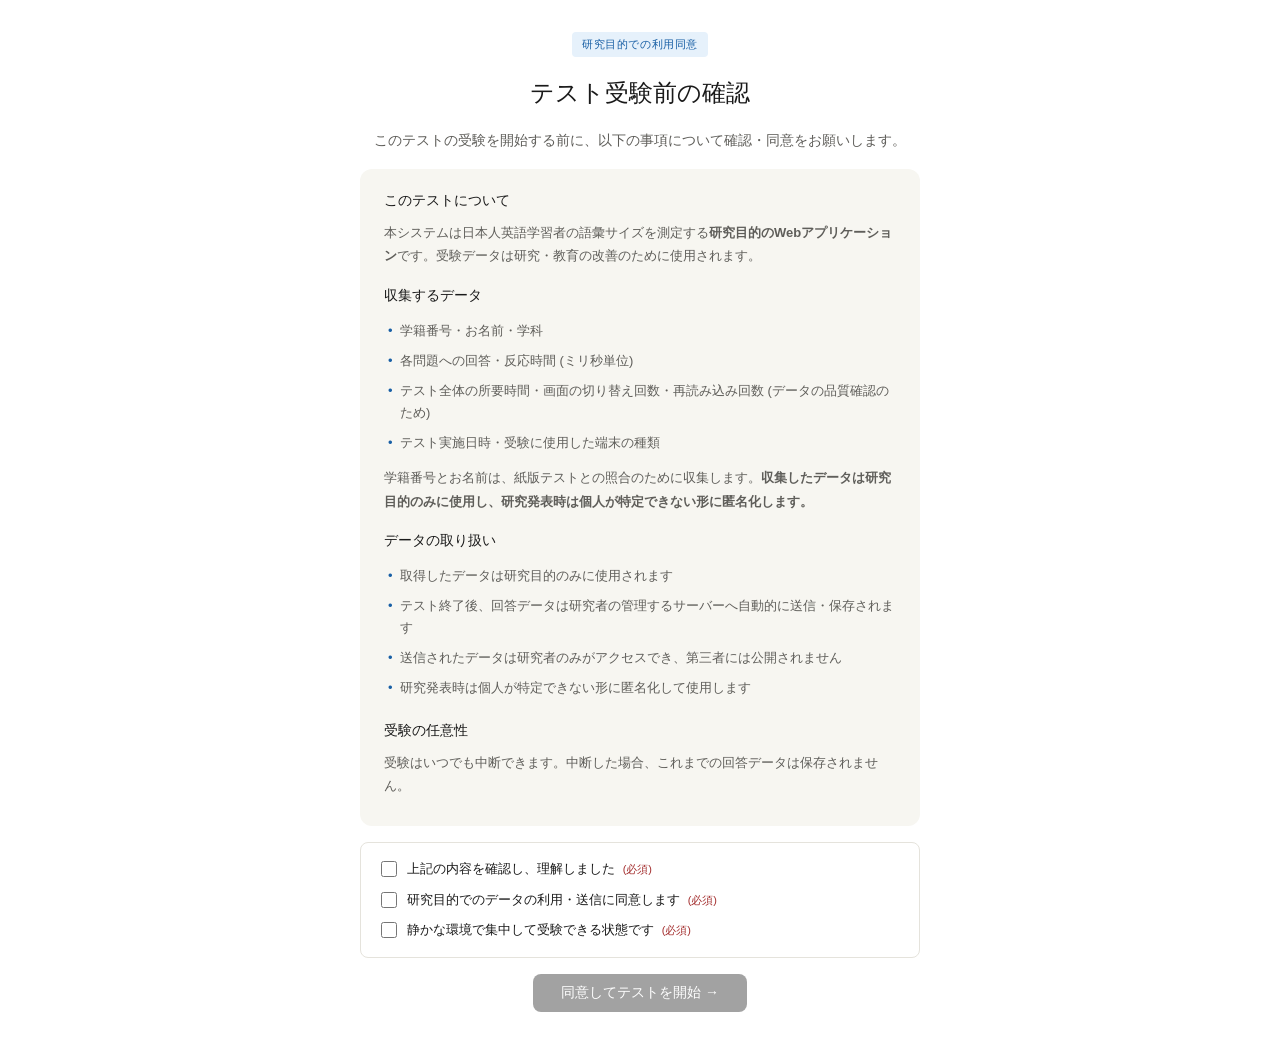
==== index.html @ e047ce82 "Update index.html" ====
<!DOCTYPE html>
<html lang="ja">
<head>
<meta charset="UTF-8">
<meta name="viewport" content="width=device-width, initial-scale=1.0">
<title>VST-NJ8 語彙サイズテスト（Web版）</title>
<link rel="stylesheet" href="./src/css/main.css">
</head>
<body>

<div class="container">

<section id="s-consent" class="screen active">
  <span class="title-badge">研究目的での利用同意</span>
  <h1>テスト受験前の確認</h1>
  <p class="sub">このテストの受験を開始する前に、以下の事項について確認・同意をお願いします。</p>

  <div class="instruction-card">
    <h3 class="inst-section-title">このテストについて</h3>
    <p class="inst-text">本システムは日本人英語学習者の語彙サイズを測定する<b>研究目的のWebアプリケーション</b>です。受験データは研究・教育の改善のために使用されます。</p>

    <h3 class="inst-section-title">収集するデータ</h3>
    <ul class="inst-list">
      <li>学籍番号・お名前・学科</li>
      <li>各問題への回答・反応時間 (ミリ秒単位)</li>
      <li>テスト全体の所要時間・画面の切り替え回数・再読み込み回数 (データの品質確認のため)</li>
      <li>テスト実施日時・受験に使用した端末の種類</li>
    </ul>
    <p class="inst-text" style="margin-top:8px">学籍番号とお名前は、紙版テストとの照合のために収集します。<b>収集したデータは研究目的のみに使用し、研究発表時は個人が特定できない形に匿名化します。</b></p>

    <h3 class="inst-section-title">データの取り扱い</h3>
    <ul class="inst-list">
      <li>取得したデータは研究目的のみに使用されます</li>
      <li>テスト終了後、回答データは研究者の管理するサーバーへ自動的に送信・保存されます</li>
      <li>送信されたデータは研究者のみがアクセスでき、第三者には公開されません</li>
      <li>研究発表時は個人が特定できない形に匿名化して使用します</li>
    </ul>

    <h3 class="inst-section-title">受験の任意性</h3>
    <p class="inst-text">受験はいつでも中断できます。中断した場合、これまでの回答データは保存されません。</p>
  </div>

  <div class="consent-checks">
    <label class="consent-row required">
      <input type="checkbox" id="consent-1" onchange="checkConsentForm()">
      <span>上記の内容を確認し、理解しました <em>(必須)</em></span>
    </label>
    <label class="consent-row required">
      <input type="checkbox" id="consent-2" onchange="checkConsentForm()">
      <span>研究目的でのデータの利用・送信に同意します <em>(必須)</em></span>
    </label>
    <label class="consent-row required">
      <input type="checkbox" id="consent-3" onchange="checkConsentForm()">
      <span>静かな環境で集中して受験できる状態です <em>(必須)</em></span>
    </label>
  </div>

  <button class="btn" id="consent-btn" onclick="submitConsent()" disabled>同意してテストを開始 →</button>
</section>

<section id="s-info" class="screen">
  <span class="title-badge">受験者情報</span>
  <h2>情報を入力してください</h2>
  <p class="sub">すべての項目が必須です。</p>
<div class="info-section">
    <h3 class="info-section-title">基本情報 <span class="req-label">必須</span></h3>
    <div class="form-grid">
      <div class="form-row full">
        <label class="form-label" for="f-student-id">学籍番号 <span class="req">*</span></label>
        <input type="text" id="f-student-id" placeholder="例: 1234567" inputmode="numeric" oninput="checkInfoForm()">
        <div id="student-id-warning" style="display:none; font-size:11px; color:var(--color-danger); padding:6px 8px; background:var(--color-danger-bg); border-radius:6px; margin-top:4px"></div>
      </div>
      <div class="form-row full">
        <label class="form-label" for="f-name">お名前 <span class="req">*</span></label>
        <input type="text" id="f-name" placeholder="例: 安藤 嘉" oninput="checkInfoForm()">
      </div>
      <div class="form-row full">
        <label class="form-label" for="f-department">学科 <span class="req">*</span></label>
        <select id="f-department" onchange="checkInfoForm()">
          <option value="">選択してください</option>
          <option value="英米文化">英米文化学科</option>
          <option value="日本文化">日本文化学科</option>
          <option value="その他">その他の学科</option>
        </select>
      </div>
    </div>
  </div>

  <button class="btn" id="info-btn" onclick="submitInfo()" disabled>次へ →</button>
</section>
 

<section id="s-vst-instructions" class="screen">
  <span class="title-badge">VST-NJ8 の説明</span>
  <h2>語彙サイズテストについて</h2>

  <div class="instruction-card">
    <h3 class="inst-section-title">テスト内容</h3>
    <p class="inst-text">日本語の意味が画面に表示されます。<b>その意味に対応する英単語を、表示される4つの選択肢から選んでください</b>。</p>
    <h3 class="inst-section-title">出題範囲</h3>
    <p class="inst-text">やさしい単語から難しい単語まで、<b>8つのレベル × 各20問 = 計160問</b>を、レベル1から順に出題します。</p>
    <h3 class="inst-section-title">制限時間</h3>
    <p class="inst-text"><b>各レベルの解答時間は3分30秒です。</b>時間が来ると、そのレベルの残りの問題は「未回答」として、自動的に次のレベルに進みます。一度進むと前のレベルには戻れません。</p>
    <h3 class="inst-section-title">大切なポイント</h3>
    <ul class="inst-list">
      <li>各問題の前に、画面の中央に「<b>＋</b>」が一瞬表示されます。そこを見て、次に出る単語を待ってください</li>
      <li>分からない単語があっても、<b>4つの中から最も近いと思うものを選んでください</b></li>
      <li>解答の速さは語彙サイズの評価には影響しません。落ち着いて答えてください</li>
      <li>テスト中は、ブラウザの再読み込み（リロード）をしないでください</li>
    </ul>
    <h3 class="inst-section-title">所要時間</h3>
    <p class="inst-text">全体で約30分です（3分30秒 × 8レベル）。途中で休憩はできません。</p>
  </div>
  <button class="btn" onclick="startVst()">準備ができたら開始 →</button>
</section>

<section id="s-vst" class="screen">
  <div style="display:flex;align-items:center;justify-content:space-between;gap:8px">
    <span class="phase-label">VST-NJ8</span>
    <span class="vst-timer" id="vst-timer">残り 3:30</span>
  </div>
  <div class="progress-wrap">
    <div class="progress-bar"><div class="progress-fill" id="vst-prog-fill" style="width:0%"></div></div>
    <span class="progress-label" id="vst-prog-label">0 / 160</span>
  </div>
  <div class="vst-timeup" id="vst-timeup" style="display:none"></div>
  <p class="vst-prompt">この日本語の意味の英単語は?</p>
  <div class="vst-meaning" id="vst-meaning">—</div>
  <p class="vst-pos-lbl" id="vst-pos">noun</p>
  <div class="vst-options" id="vst-options"></div>
</section>

<section id="s-result" class="screen">
  <span class="title-badge">テスト終了</span>
  <h2>受験お疲れ様でした</h2>

  <div class="instruction-card">
    <p class="inst-text">テストは以上で終了です。ご協力ありがとうございました。</p>
  </div>

  <div id="gas-status" class="gas-status sending">⏳ データを送信中です。しばらくお待ちください…</div>

  <div class="export-card" id="manual-download-card" style="display:none">
    <div class="export-title">📥 手動ダウンロード（試験監督者用）</div>
    <p class="inst-text" style="margin-bottom:8px">自動送信に失敗しました。下のボタンからデータを保存し、試験監督者にお渡しください。</p>
    <div class="export-btn-row">
      <button class="btn-csv" id="exp-vst" onclick="exportVstTrials()">VST 試行データ</button>
      <button class="btn-csv" onclick="exportSummary()">集計サマリー</button>
    </div>
  </div>

  <button class="btn-outline" id="restart-btn" onclick="restart()" style="display:none">最初の画面に戻る</button>
</section>

</div>

<div id="toast" class="toast">保存しました</div>

<script type="module" src="./src/js/app.js"></script>
</body>
</html>
---- src/css/main.css ----
:root {
  --color-bg: #ffffff;
  --color-bg-secondary: #f7f6f1;
  --color-text: #1a1a1a;
  --color-text-secondary: #5f5e5a;
  --color-text-tertiary: #888780;
  --color-border: #e5e3dc;
  --color-border-secondary: #c8c5b9;
  --color-info: #185fa5;
  --color-info-bg: #e6f1fb;
  --color-success: #0f6e56;
  --color-success-bg: #e1f5ee;
  --color-danger: #a32d2d;
  --color-danger-bg: #fcebeb;
  --color-warning-bg: #faeeda;
  --color-warning: #854f0b;
  --radius-sm: 6px;
  --radius-md: 8px;
  --radius-lg: 12px;
}

@media (prefers-color-scheme: dark) {
  :root {
    --color-bg: #1a1a1a;
    --color-bg-secondary: #2c2c2a;
    --color-text: #f1efe8;
    --color-text-secondary: #b4b2a9;
    --color-text-tertiary: #888780;
    --color-border: #444441;
    --color-border-secondary: #5f5e5a;
  }
}

* { box-sizing: border-box; margin: 0; padding: 0; }

body {
  font-family: -apple-system, BlinkMacSystemFont, "Segoe UI", "Hiragino Sans",
               "Yu Gothic UI", "Meiryo", sans-serif;
  background: var(--color-bg);
  color: var(--color-text);
  line-height: 1.7;
  min-height: 100vh;
}

.container {
  max-width: 720px;
  margin: 0 auto;
  padding: 2rem 1.5rem;
}

.screen { display: none; }
.screen.active { display: flex; flex-direction: column; align-items: center; gap: 16px; }

h1 { font-size: 24px; font-weight: 500; }
h2 { font-size: 18px; font-weight: 500; }
h3 { font-size: 16px; font-weight: 500; }

.title-badge {
  display: inline-block;
  font-size: 11px;
  font-weight: 500;
  background: var(--color-info-bg);
  color: var(--color-info);
  padding: 3px 10px;
  border-radius: 4px;
  letter-spacing: 0.05em;
}

.sub {
  font-size: 14px;
  color: var(--color-text-secondary);
  text-align: center;
  max-width: 540px;
}

.mode-grid {
  display: grid;
  grid-template-columns: repeat(auto-fit, minmax(200px, 1fr));
  gap: 12px;
  width: 100%;
}

.mode-card {
  background: var(--color-bg);
  border: 0.5px solid var(--color-border);
  border-radius: var(--radius-lg);
  padding: 1.25rem;
  text-align: left;
  cursor: pointer;
  transition: all 0.15s;
}

.mode-card:hover {
  border-color: var(--color-border-secondary);
  background: var(--color-bg-secondary);
}

.mode-card.recommended {
  border: 2px solid var(--color-info);
  position: relative;
}

.mode-badge {
  position: absolute;
  top: -10px;
  left: 16px;
  background: var(--color-info);
  color: white;
  font-size: 10px;
  padding: 3px 10px;
  border-radius: 4px;
  font-weight: 500;
}

.mode-icon {
  font-size: 24px;
  color: var(--color-info);
  margin-bottom: 8px;
}

.mode-title {
  font-size: 15px;
  font-weight: 500;
  margin-bottom: 4px;
}

.mode-desc {
  font-size: 12px;
  color: var(--color-text-secondary);
  margin-bottom: 12px;
}

.mode-meta {
  font-size: 11px;
  color: var(--color-text-tertiary);
  display: flex;
  flex-direction: column;
  gap: 3px;
}

.btn {
  background: var(--color-text);
  color: var(--color-bg);
  border: none;
  border-radius: var(--radius-md);
  padding: 10px 28px;
  font-size: 14px;
  font-weight: 500;
  cursor: pointer;
  font-family: inherit;
}

.btn:hover { opacity: 0.85; }
.btn:disabled { opacity: 0.4; cursor: not-allowed; }

.btn-outline {
  background: transparent;
  border: 0.5px solid var(--color-border-secondary);
  color: var(--color-text);
  padding: 9px 22px;
  border-radius: var(--radius-md);
  font-size: 13px;
  cursor: pointer;
  font-family: inherit;
}

.btn-outline:hover { background: var(--color-bg-secondary); }

.form-grid {
  display: grid;
  grid-template-columns: repeat(2, 1fr);
  gap: 12px;
  width: 100%;
  max-width: 480px;
}

.form-row { display: flex; flex-direction: column; gap: 4px; }
.form-row.full { grid-column: span 2; }

.form-label {
  font-size: 12px;
  color: var(--color-text-secondary);
  font-weight: 500;
}

.form-label .req { color: var(--color-danger); margin-left: 2px; }

input[type=text], select {
  width: 100%;
  font-family: inherit;
  font-size: 14px;
  padding: 8px 12px;
  border: 0.5px solid var(--color-border-secondary);
  border-radius: var(--radius-md);
  background: var(--color-bg);
  color: var(--color-text);
}

input[type=text]:focus, select:focus {
  outline: none;
  border-color: var(--color-info);
}

.level-grid {
  display: grid;
  grid-template-columns: repeat(2, 1fr);
  gap: 8px;
  width: 100%;
  max-width: 480px;
}

.level-opt {
  background: var(--color-bg);
  border: 0.5px solid var(--color-border);
  border-radius: var(--radius-md);
  padding: 12px 14px;
  cursor: pointer;
  text-align: left;
  font-family: inherit;
  color: var(--color-text);
}

.level-opt:hover {
  background: var(--color-bg-secondary);
  border-color: var(--color-border-secondary);
}

.level-opt.selected {
  border: 2px solid var(--color-info);
  background: var(--color-info-bg);
}

.level-opt-title { font-size: 13px; font-weight: 500; }
.level-opt-sub { font-size: 11px; color: var(--color-text-secondary); margin-top: 2px; }

.progress-wrap {
  width: 100%;
  max-width: 480px;
  display: flex;
  align-items: center;
  gap: 10px;
}

.progress-bar {
  flex: 1;
  height: 4px;
  background: var(--color-border);
  border-radius: 2px;
  overflow: hidden;
}

.progress-fill {
  height: 100%;
  background: var(--color-info);
  border-radius: 2px;
  transition: width 0.3s;
}

.progress-label {
  font-size: 11px;
  color: var(--color-text-tertiary);
  min-width: 60px;
  text-align: right;
}

.phase-label {
  font-size: 11px;
  font-weight: 500;
  color: var(--color-text-tertiary);
  letter-spacing: 0.07em;
  text-transform: uppercase;
}

.fixation {
  font-size: 36px;
  color: var(--color-text-tertiary);
  height: 64px;
  display: flex;
  align-items: center;
  justify-content: center;
  min-width: 380px;
}

.prime-word {
  font-size: 28px;
  color: var(--color-text-secondary);
  height: 64px;
  display: flex;
  align-items: center;
  justify-content: center;
  min-width: 380px;
}

.target-word {
  font-size: 34px;
  color: var(--color-text);
  height: 76px;
  display: flex;
  align-items: center;
  justify-content: center;
  min-width: 380px;
  border: 0.5px solid var(--color-border);
  border-radius: var(--radius-lg);
  background: var(--color-bg);
  padding: 0 2rem;
}

.blank-area { height: 64px; min-width: 380px; }

.big-btn-row {
  display: flex;
  gap: 14px;
  width: 100%;
  max-width: 460px;
}

.big-btn {
  flex: 1;
  border-radius: var(--radius-lg);
  padding: 18px 0;
  font-size: 15px;
  font-weight: 500;
  cursor: pointer;
  border: none;
  display: flex;
  flex-direction: column;
  align-items: center;
  gap: 4px;
  font-family: inherit;
}

.big-yes {
  background: var(--color-success-bg);
  color: var(--color-success);
  border: 0.5px solid var(--color-success);
}

.big-no {
  background: var(--color-danger-bg);
  color: var(--color-danger);
  border: 0.5px solid var(--color-danger);
}

.big-btn:hover { opacity: 0.85; }
.kbd-hint { font-size: 10px; opacity: 0.7; font-weight: 400; }

.feedback-msg { font-size: 13px; min-height: 18px; }
.fb-correct { color: var(--color-success); }
.fb-wrong { color: var(--color-danger); }

.vst-prompt {
  font-size: 14px;
  color: var(--color-text-secondary);
}

.vst-meaning {
  font-size: 36px;
  font-weight: 500;
  padding: 16px 32px;
  background: var(--color-bg-secondary);
  border-radius: var(--radius-lg);
}

.vst-pos-lbl {
  font-size: 11px;
  color: var(--color-text-tertiary);
}

.vst-options {
  display: grid;
  grid-template-columns: 1fr;
  gap: 10px;
  width: 100%;
  max-width: 480px;
}

.vst-opt {
  background: var(--color-bg);
  border: 0.5px solid var(--color-border);
  border-radius: var(--radius-md);
  padding: 16px;
  font-size: 16px;
  cursor: pointer;
  font-family: inherit;
  color: var(--color-text);
}

.vst-opt:hover {
  background: var(--color-bg-secondary);
  border-color: var(--color-border-secondary);
}

.stat-grid {
  display: grid;
  grid-template-columns: repeat(2, 1fr);
  gap: 10px;
  width: 100%;
  max-width: 480px;
}

.stat-card {
  background: var(--color-bg-secondary);
  border-radius: var(--radius-md);
  padding: 1rem;
}

.stat-val {
  font-size: 24px;
  font-weight: 500;
}

.stat-lbl {
  font-size: 11px;
  color: var(--color-text-secondary);
  margin-top: 2px;
}

.stat-sub {
  font-size: 10px;
  color: var(--color-text-tertiary);
  margin-top: 2px;
}

.eval-card {
  background: var(--color-success-bg);
  border: 0.5px solid var(--color-success);
  border-radius: var(--radius-lg);
  padding: 1rem 1.25rem;
  width: 100%;
  max-width: 480px;
}

.eval-title {
  font-size: 13px;
  font-weight: 500;
  color: var(--color-success);
  margin-bottom: 4px;
}

.eval-msg {
  font-size: 13px;
  color: var(--color-success);
}

.export-card {
  background: var(--color-bg);
  border: 0.5px solid var(--color-border);
  border-radius: var(--radius-lg);
  padding: 1rem 1.25rem;
  width: 100%;
  max-width: 480px;
}

.export-title {
  font-size: 13px;
  font-weight: 500;
  margin-bottom: 8px;
}

.export-btn-row {
  display: flex;
  gap: 8px;
  flex-wrap: wrap;
}

.btn-csv {
  background: var(--color-info-bg);
  color: var(--color-info);
  border: 0.5px solid var(--color-info);
  border-radius: var(--radius-md);
  padding: 9px 16px;
  font-size: 12px;
  font-weight: 500;
  cursor: pointer;
  font-family: inherit;
}

.btn-csv:hover { opacity: 0.85; }

.exclude-card {
  background: var(--color-bg-secondary);
  border-radius: var(--radius-md);
  padding: 0.875rem 1rem;
  width: 100%;
  max-width: 480px;
  font-size: 12px;
}

.exclude-title {
  font-size: 12px;
  font-weight: 500;
  margin-bottom: 6px;
}

.exclude-row {
  display: flex;
  justify-content: space-between;
  padding: 3px 0;
  color: var(--color-text-secondary);
}

.exclude-row.total {
  border-top: 0.5px solid var(--color-border);
  margin-top: 4px;
  padding-top: 6px;
  font-weight: 500;
  color: var(--color-text);
}

.level-bar-row {
  display: flex;
  align-items: center;
  gap: 10px;
  font-size: 12px;
  padding: 4px 0;
}

.level-bar-name { min-width: 36px; color: var(--color-text-secondary); }

.level-bar-track {
  flex: 1;
  height: 8px;
  background: var(--color-border);
  border-radius: 4px;
  overflow: hidden;
}

.level-bar-fill {
  height: 100%;
  background: var(--color-info);
  border-radius: 4px;
}

.level-bar-val {
  min-width: 80px;
  color: var(--color-text-tertiary);
  text-align: right;
  font-size: 11px;
}

.toast {
  position: fixed;
  bottom: 20px;
  left: 50%;
  transform: translateX(-50%);
  background: var(--color-text);
  color: var(--color-bg);
  padding: 10px 20px;
  border-radius: var(--radius-md);
  font-size: 13px;
  opacity: 0;
  transition: opacity 0.3s;
  pointer-events: none;
  z-index: 100;
}

.toast.show { opacity: 1; }

footer {
  text-align: center;
  font-size: 11px;
  color: var(--color-text-tertiary);
  margin-top: 3rem;
  padding-top: 1.5rem;
  border-top: 0.5px solid var(--color-border);
}

footer a { color: var(--color-info); text-decoration: none; }
footer a:hover { text-decoration: underline; }
.instruction-card {
  background: var(--color-bg-secondary);
  border-radius: var(--radius-lg);
  padding: 1.25rem 1.5rem;
  width: 100%;
  max-width: 560px;
  text-align: left;
}

.inst-section-title {
  font-size: 14px;
  font-weight: 500;
  color: var(--color-text);
  margin-top: 1rem;
  margin-bottom: 0.5rem;
}

.inst-section-title:first-child {
  margin-top: 0;
}

.inst-text {
  font-size: 13px;
  color: var(--color-text-secondary);
  line-height: 1.8;
  margin-bottom: 0.5rem;
}

.inst-list {
  list-style: none;
  padding: 0;
  margin: 0;
}

.inst-list li {
  font-size: 13px;
  color: var(--color-text-secondary);
  padding: 4px 0;
  padding-left: 16px;
  position: relative;
  line-height: 1.7;
}

.inst-list li::before {
  content: "•";
  position: absolute;
  left: 4px;
  color: var(--color-info);
  font-weight: 500;
}

.inst-key {
  display: inline-block;
  font-family: monospace;
  font-size: 12px;
  background: var(--color-bg);
  border: 0.5px solid var(--color-border-secondary);
  border-radius: 4px;
  padding: 2px 8px;
  margin: 0 2px;
}
.consent-checks {
  display: flex;
  flex-direction: column;
  gap: 10px;
  width: 100%;
  max-width: 560px;
  background: var(--color-bg);
  border: 0.5px solid var(--color-border);
  border-radius: var(--radius-md);
  padding: 1rem 1.25rem;
}

.consent-row {
  display: flex;
  align-items: flex-start;
  gap: 10px;
  cursor: pointer;
  font-size: 13px;
  color: var(--color-text);
  line-height: 1.6;
}

.consent-row input[type="checkbox"] {
  width: 16px;
  height: 16px;
  margin-top: 2px;
  flex-shrink: 0;
  cursor: pointer;
}

.consent-row span {
  flex: 1;
}
.proficiency-card {
  width: 100%;
  max-width: 480px;
  border-radius: var(--radius-lg);
  padding: 1.25rem 1.5rem;
  text-align: center;
  border: 0.5px solid;
}

.proficiency-card.tier-top {
  background: linear-gradient(135deg, #e1f5ee 0%, #fdf3df 100%);
  border-color: var(--color-success);
}

.proficiency-card.tier-high {
  background: var(--color-success-bg);
  border-color: var(--color-success);
}

.proficiency-card.tier-mid {
  background: var(--color-info-bg);
  border-color: var(--color-info);
}

.proficiency-card.tier-low {
  background: var(--color-warning-bg);
  border-color: var(--color-warning);
}

.proficiency-card.tier-beginner {
  background: var(--color-bg-secondary);
  border-color: var(--color-border-secondary);
}

.prof-label {
  font-size: 11px;
  font-weight: 500;
  letter-spacing: 0.07em;
  text-transform: uppercase;
  opacity: 0.7;
  margin-bottom: 4px;
}

.prof-zone {
  font-size: 22px;
  font-weight: 500;
  margin-bottom: 4px;
}

.prof-desc {
  font-size: 12px;
  line-height: 1.6;
  opacity: 0.9;
}

.conversion-card {
  width: 100%;
  max-width: 480px;
  background: var(--color-bg-secondary);
  border-radius: var(--radius-lg);
  padding: 1rem 1.25rem;
}

.conversion-title {
  font-size: 12px;
  font-weight: 500;
  color: var(--color-text-secondary);
  text-align: center;
  margin-bottom: 10px;
  letter-spacing: 0.05em;
}

.conversion-badges {
  display: grid;
  grid-template-columns: repeat(3, 1fr);
  gap: 8px;
}

.conv-badge {
  background: var(--color-bg);
  border: 0.5px solid var(--color-border);
  border-radius: var(--radius-md);
  padding: 10px 6px;
  text-align: center;
}

.conv-badge.cefr {
  background: var(--color-info-bg);
  border-color: var(--color-info);
}

.conv-badge.eiken {
  background: var(--color-success-bg);
  border-color: var(--color-success);
}

.conv-badge.toeic {
  background: var(--color-warning-bg);
  border-color: var(--color-warning);
}

.conv-badge-val {
  font-size: 16px;
  font-weight: 500;
  margin-bottom: 2px;
}

.conv-badge.cefr .conv-badge-val { color: var(--color-info); }
.conv-badge.eiken .conv-badge-val { color: var(--color-success); }
.conv-badge.toeic .conv-badge-val { color: var(--color-warning); }

.conv-badge-lbl {
  font-size: 10px;
  color: var(--color-text-secondary);
  line-height: 1.3;
}

.conversion-note {
  font-size: 10px;
  color: var(--color-text-tertiary);
  text-align: center;
  margin-top: 10px;
  line-height: 1.4;
}

/* タッチデバイスではキーボードヒントを非表示 */
.is-touch-device .kbd-hint {
  display: none;
}

.is-touch-device .inst-key {
  display: none;
}

/* モバイル対応 */
@media (max-width: 600px) {
  .container {
    padding: 1rem 1rem;
  }

  h1 { font-size: 20px; }
  h2 { font-size: 16px; }

  .sub { font-size: 13px; }

  .mode-grid {
    grid-template-columns: 1fr;
  }

  .mode-card {
    padding: 1rem;
  }

  .form-grid {
    grid-template-columns: 1fr;
  }

  .form-row.full {
    grid-column: span 1;
  }

  .level-grid {
    grid-template-columns: 1fr;
  }

  .fixation,
  .prime-word,
  .target-word,
  .blank-area {
    min-width: 260px;
    width: 100%;
  }

  .target-word {
    font-size: 28px;
    height: 70px;
    padding: 0 1rem;
  }

  .prime-word {
    font-size: 24px;
  }

  .big-btn-row {
    gap: 10px;
  }

  .big-btn {
    padding: 16px 0;
    font-size: 14px;
    min-height: 64px;
  }

  .vst-meaning {
    font-size: 26px;
    padding: 12px 16px;
  }

  .vst-options {
    grid-template-columns: 1fr;
    gap: 8px;
  }

  .vst-opt {
    padding: 14px;
    font-size: 15px;
    min-height: 52px;
  }

  .stat-grid {
    grid-template-columns: 1fr 1fr;
    gap: 8px;
  }

  .stat-card {
    padding: 0.75rem 0.875rem;
  }

  .stat-val {
    font-size: 20px;
  }

  .conversion-badges {
    grid-template-columns: 1fr;
    gap: 6px;
  }

  .conv-badge {
    padding: 8px;
  }

  .instruction-card {
    padding: 1rem 1.125rem;
  }

  .inst-text {
    font-size: 12px;
  }

  .inst-list li {
    font-size: 12px;
  }

  .export-btn-row {
    flex-direction: column;
  }

  .btn-csv {
    width: 100%;
    padding: 12px 16px;
  }

  .consent-checks {
    padding: 0.875rem 1rem;
  }

  .consent-row {
    font-size: 12px;
  }

  .level-bar-row {
    font-size: 11px;
  }

  .level-bar-val {
    min-width: 65px;
    font-size: 10px;
  }
}

@media (min-width: 601px) and (max-width: 900px) {
  .mode-grid {
    grid-template-columns: repeat(2, 1fr);
  }
  .vst-options {
    grid-template-columns: 1fr;
  }
}

/* タッチデバイス全般 */
.is-touch-device .big-btn {
  min-height: 64px;
  -webkit-tap-highlight-color: transparent;
}

.is-touch-device .vst-opt {
  min-height: 52px;
  -webkit-tap-highlight-color: transparent;
}

.is-touch-device .btn,
.is-touch-device .btn-outline,
.is-touch-device .btn-csv {
  min-height: 44px;
  -webkit-tap-highlight-color: transparent;
}
.consent-row em {
  font-style: normal;
  font-size: 11px;
  color: var(--color-text-tertiary);
  margin-left: 4px;
}

.consent-row.required em {
  color: var(--color-danger);
}

.consent-row.optional {
  border-top: 0.5px solid var(--color-border);
  padding-top: 10px;
  margin-top: 4px;
}

.consent-row.optional em {
  color: var(--color-info);
}

.consent-detail {
  display: block;
  font-size: 11px;
  color: var(--color-text-tertiary);
  margin-top: 2px;
  line-height: 1.5;
}

.share-card {
  background: var(--color-info-bg);
  border: 0.5px solid var(--color-info);
}

.share-card .export-title {
  color: var(--color-info);
}

.share-desc {
  font-size: 12px;
  color: var(--color-text-secondary);
  margin-bottom: 10px;
  line-height: 1.6;
}

.researcher-info {
  background: var(--color-bg);
  border-radius: var(--radius-md);
  padding: 10px 12px;
  margin-bottom: 12px;
  font-size: 12px;
  border: 0.5px solid var(--color-border);
}

.researcher-row {
  display: flex;
  gap: 8px;
  padding: 2px 0;
  color: var(--color-text);
}

.researcher-lbl {
  font-weight: 500;
  min-width: 60px;
  color: var(--color-text-secondary);
}

.share-btn-row {
  display: flex;
  flex-direction: column;
  gap: 8px;
  margin-bottom: 10px;
}

.btn-share {
  background: var(--color-bg);
  border: 0.5px solid var(--color-info);
  border-radius: var(--radius-md);
  padding: 12px 16px;
  font-size: 13px;
  font-weight: 500;
  cursor: pointer;
  color: var(--color-info);
  font-family: inherit;
  display: flex;
  flex-direction: column;
  align-items: flex-start;
  gap: 2px;
  text-align: left;
}

.btn-share:hover {
  background: var(--color-info);
  color: var(--color-bg);
}

.btn-share:hover .share-note {
  color: rgba(255, 255, 255, 0.85);
}

.share-note {
  font-size: 10px;
  font-weight: 400;
  color: var(--color-text-tertiary);
  line-height: 1.4;
}

.share-note-bottom {
  font-size: 10px;
  color: var(--color-text-tertiary);
  text-align: center;
  margin-top: 6px;
  line-height: 1.5;
}

.supports-web-share-only {
  display: none;
}

.supports-web-share .supports-web-share-only {
  display: flex;
}

@media (max-width: 600px) {
  .btn-share {
    padding: 14px 14px;
  }
}
.info-section {
  width: 100%;
  max-width: 480px;
  background: var(--color-bg);
  border: 0.5px solid var(--color-border);
  border-radius: var(--radius-lg);
  padding: 1rem 1.25rem;
  margin-bottom: 12px;
}

.info-section-title {
  font-size: 14px;
  font-weight: 500;
  color: var(--color-text);
  margin-bottom: 12px;
  display: flex;
  align-items: center;
  gap: 8px;
}

.info-section-title.clickable {
  cursor: pointer;
  user-select: none;
  padding: 4px 0;
}

.info-section-title.clickable:hover {
  color: var(--color-info);
}

.req-label {
  font-size: 10px;
  background: var(--color-danger-bg);
  color: var(--color-danger);
  padding: 2px 8px;
  border-radius: 3px;
  margin-left: 4px;
}

.opt-label {
  font-size: 10px;
  background: var(--color-info-bg);
  color: var(--color-info);
  padding: 2px 8px;
  border-radius: 3px;
  margin-left: 4px;
}
.exclude-title {
  display: flex;
  justify-content: space-between;
  align-items: center;
  gap: 8px;
}

.precision-badge {
  font-size: 10px;
  padding: 2px 8px;
  border-radius: 3px;
  font-weight: 500;
}

.precision-badge.tier-top {
  background: var(--color-success-bg);
  color: var(--color-success);
}

.precision-badge.tier-high {
  background: var(--color-info-bg);
  color: var(--color-info);
}

.precision-badge.tier-mid {
  background: var(--color-warning-bg);
  color: var(--color-warning);
}

.precision-badge.tier-low {
  background: var(--color-danger-bg);
  color: var(--color-danger);
}
.vst-timer {
  font-size: 16px;
  font-weight: 600;
  color: var(--color-text);
  background: var(--color-bg-secondary);
  padding: 4px 12px;
  border-radius: var(--radius-md);
  font-variant-numeric: tabular-nums;
}

.vst-timer.timer-warning {
  color: var(--color-danger);
  background: var(--color-danger-bg);
  animation: timer-blink 1s ease-in-out infinite;
}

@keyframes timer-blink {
  0%, 100% { opacity: 1; }
  50% { opacity: 0.5; }
}

.vst-timeup {
  text-align: center;
  font-size: 18px;
  font-weight: 600;
  color: var(--color-danger);
  background: var(--color-danger-bg);
  padding: 16px;
  border-radius: var(--radius-md);
  margin: 12px 0;
}
.vst-meaning.vst-fixation {
  background: transparent;
  font-size: 48px;
  color: var(--color-text-tertiary);
  font-weight: 400;
  padding: 16px 32px;
}
.gas-status {
  width: 100%;
  max-width: 480px;
  text-align: center;
  font-size: 14px;
  font-weight: 500;
  padding: 14px 16px;
  border-radius: var(--radius-md);
  line-height: 1.6;
}
.gas-status.sending {
  background: var(--color-info-bg);
  color: var(--color-info);
  border: 0.5px solid var(--color-info);
}
.gas-status.done {
  background: var(--color-success-bg);
  color: var(--color-success);
  border: 0.5px solid var(--color-success);
}
.gas-status.error {
  background: var(--color-danger-bg);
  color: var(--color-danger);
  border: 0.5px solid var(--color-danger);
}
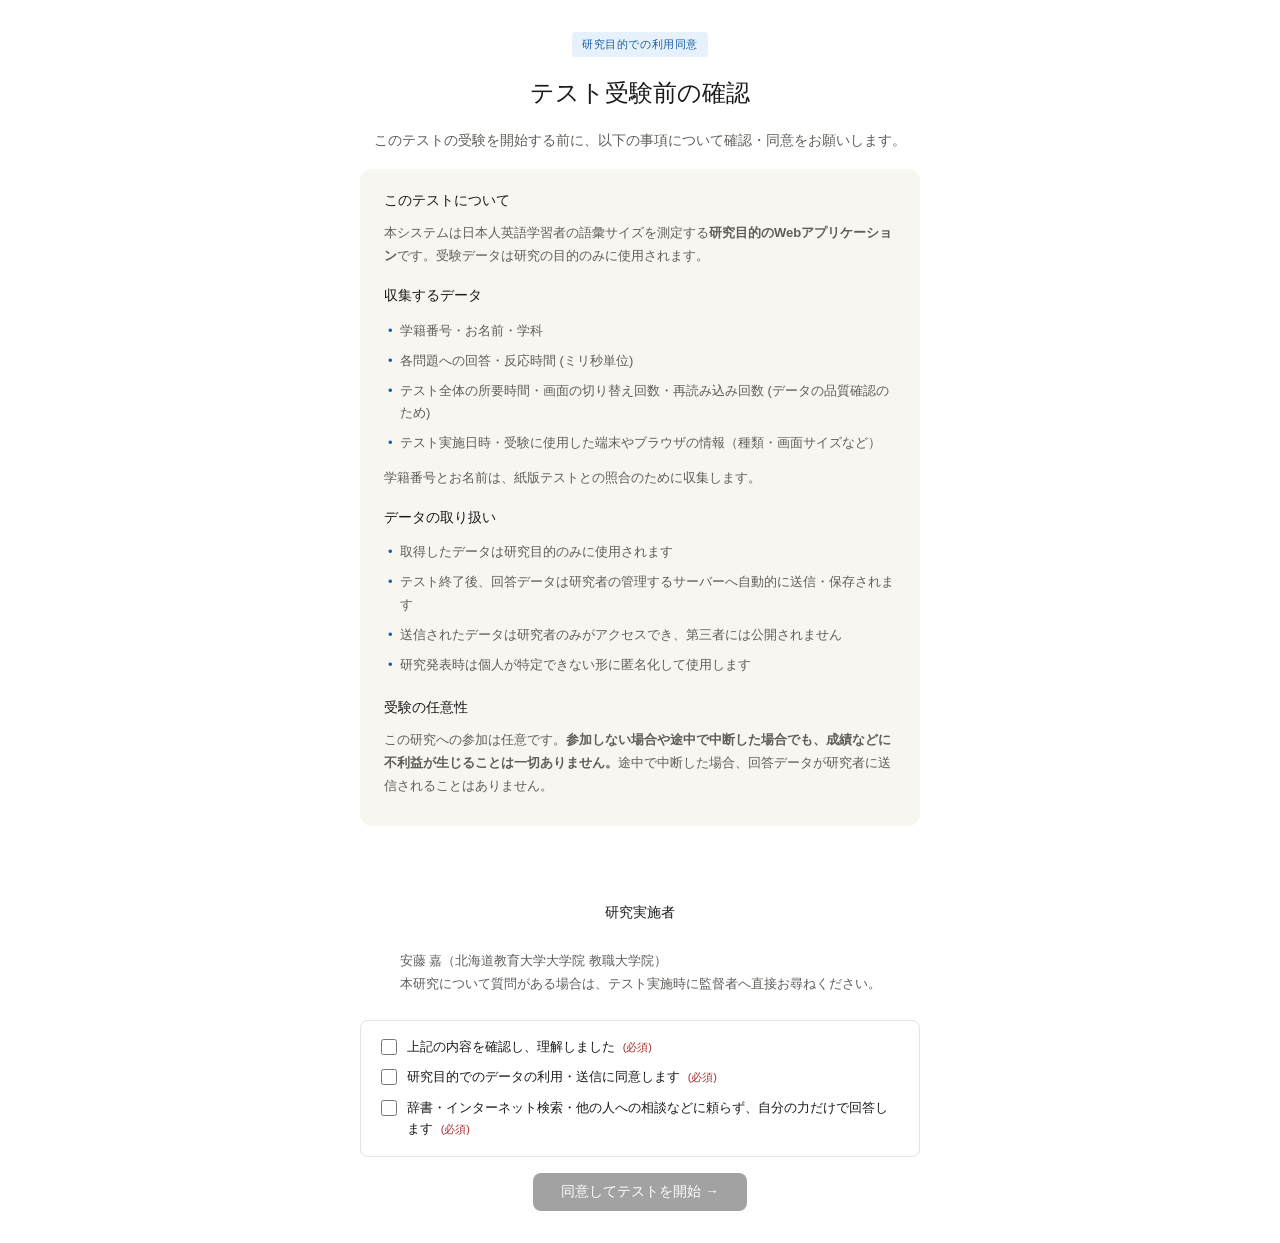
==== commit 07a59fa7: "Update index.html Refine consent wording: research-only use, no-disadvantage clause, honesty pledge" ====
--- a/index.html
+++ b/index.html
@@ -17,16 +17,15 @@
 
   <div class="instruction-card">
     <h3 class="inst-section-title">このテストについて</h3>
-    <p class="inst-text">本システムは日本人英語学習者の語彙サイズを測定する<b>研究目的のWebアプリケーション</b>です。受験データは研究・教育の改善のために使用されます。</p>
-
+    <p class="inst-text">本システムは日本人英語学習者の語彙サイズを測定する<b>研究目的のWebアプリケーション</b>です。受験データは研究の目的のみに使用されます。</p>
     <h3 class="inst-section-title">収集するデータ</h3>
     <ul class="inst-list">
       <li>学籍番号・お名前・学科</li>
       <li>各問題への回答・反応時間 (ミリ秒単位)</li>
       <li>テスト全体の所要時間・画面の切り替え回数・再読み込み回数 (データの品質確認のため)</li>
-      <li>テスト実施日時・受験に使用した端末の種類</li>
+      <li>テスト実施日時・受験に使用した端末やブラウザの情報（種類・画面サイズなど）</li>
     </ul>
-    <p class="inst-text" style="margin-top:8px">学籍番号とお名前は、紙版テストとの照合のために収集します。<b>収集したデータは研究目的のみに使用し、研究発表時は個人が特定できない形に匿名化します。</b></p>
+    <p class="inst-text" style="margin-top:8px">学籍番号とお名前は、紙版テストとの照合のために収集します。</p>
 
     <h3 class="inst-section-title">データの取り扱い</h3>
     <ul class="inst-list">
@@ -37,9 +36,10 @@
     </ul>
 
     <h3 class="inst-section-title">受験の任意性</h3>
-    <p class="inst-text">受験はいつでも中断できます。中断した場合、これまでの回答データは保存されません。</p>
+    <p class="inst-text">この研究への参加は任意です。<b>参加しない場合や途中で中断した場合でも、成績などに不利益が生じることは一切ありません。</b>途中で中断した場合、回答データが研究者に送信されることはありません。</p>
   </div>
-
+　　<h3 class="inst-section-title">研究実施者</h3>
+    <p class="inst-text">安藤 嘉（北海道教育大学大学院 教職大学院）<br>本研究について質問がある場合は、テスト実施時に監督者へ直接お尋ねください。</p>
   <div class="consent-checks">
     <label class="consent-row required">
       <input type="checkbox" id="consent-1" onchange="checkConsentForm()">
@@ -51,7 +51,7 @@
     </label>
     <label class="consent-row required">
       <input type="checkbox" id="consent-3" onchange="checkConsentForm()">
-      <span>静かな環境で集中して受験できる状態です <em>(必須)</em></span>
+      <span>辞書・インターネット検索・他の人への相談などに頼らず、自分の力だけで回答します <em>(必須)</em></span>
     </label>
   </div>
 
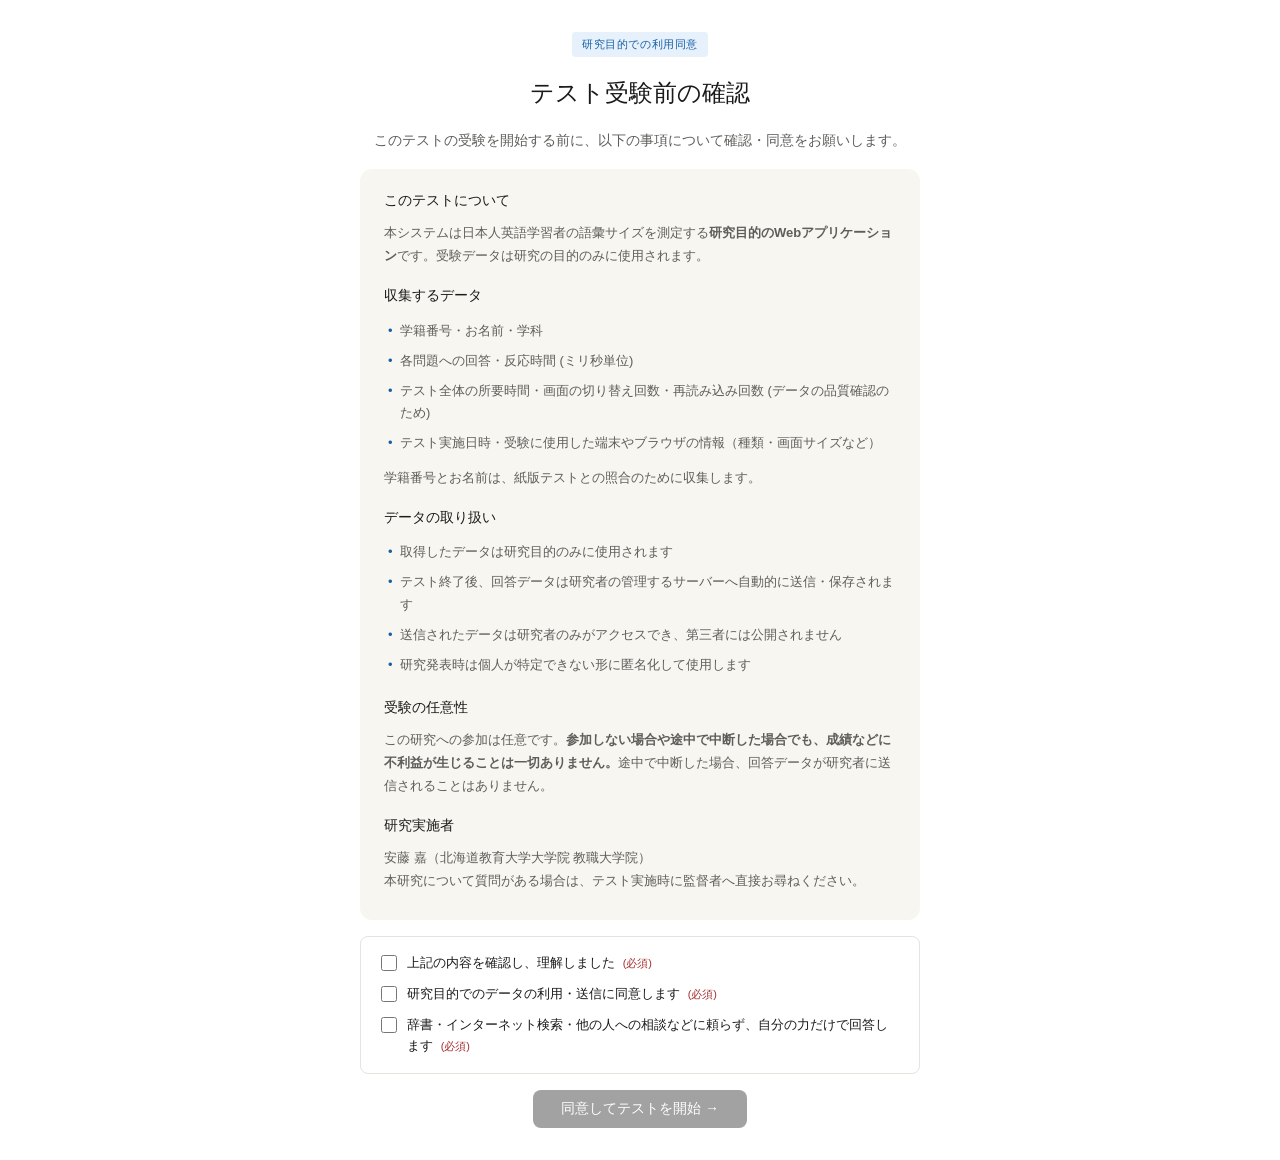
==== commit 7face23f: "Update index.html" ====
--- a/index.html
+++ b/index.html
@@ -37,9 +37,10 @@
 
     <h3 class="inst-section-title">受験の任意性</h3>
     <p class="inst-text">この研究への参加は任意です。<b>参加しない場合や途中で中断した場合でも、成績などに不利益が生じることは一切ありません。</b>途中で中断した場合、回答データが研究者に送信されることはありません。</p>
+    <h3 class="inst-section-title">研究実施者</h3>
+    <p class="inst-text">安藤 嘉（北海道教育大学大学院 教職大学院）<br>本研究について質問がある場合は、テスト実施時に監督者へ直接お尋ねください。</p>
   </div>
-　　<h3 class="inst-section-title">研究実施者</h3>
-    <p class="inst-text">安藤 嘉（北海道教育大学大学院 教職大学院）<br>本研究について質問がある場合は、テスト実施時に監督者へ直接お尋ねください。</p>
+  
   <div class="consent-checks">
     <label class="consent-row required">
       <input type="checkbox" id="consent-1" onchange="checkConsentForm()">
@@ -100,13 +101,14 @@
     <h3 class="inst-section-title">出題範囲</h3>
     <p class="inst-text">やさしい単語から難しい単語まで、<b>8つのレベル × 各20問 = 計160問</b>を、レベル1から順に出題します。</p>
     <h3 class="inst-section-title">制限時間</h3>
-    <p class="inst-text"><b>各レベルの解答時間は3分30秒です。</b>時間が来ると、そのレベルの残りの問題は「未回答」として、自動的に次のレベルに進みます。一度進むと前のレベルには戻れません。</p>
+    <p class="inst-text"><b>各レベルの解答時間は3分30秒です。</b>残り時間は画面の右上に表示されます。時間が来ると、そのレベルの残りの問題は「未回答（得点になりません）」となり、自動的に次のレベルへ進みます。レベル内の20問すべてに答えた場合は、残り時間を待たずに次のレベルへ進みます。<b>一度進むと、前のレベルには戻れません。</b></p>
     <h3 class="inst-section-title">大切なポイント</h3>
     <ul class="inst-list">
-      <li>各問題の前に、画面の中央に「<b>＋</b>」が一瞬表示されます。そこを見て、次に出る単語を待ってください</li>
+      <li>各問題の前に、画面の中央に「＋」が1秒表示されます。そこを見て、次に出る単語を待ってください</li>
       <li>分からない単語があっても、<b>4つの中から最も近いと思うものを選んでください</b></li>
-      <li>解答の速さは語彙サイズの評価には影響しません。落ち着いて答えてください</li>
-      <li>テスト中は、ブラウザの再読み込み（リロード）をしないでください</li>
+      <li><b>一度答えを選ぶと、前の問題に戻って答え直すことはできません。</b>よく確かめてから選んでください</li>
+      <li>解答の速さは採点には影響しませんが、時間内に20問すべて答えられるよう、1問に時間をかけすぎないでください（目安：1問あたり約10秒）</li>
+      <li>テスト中は、再読み込み（リロード）・「戻る」ボタン・<b>他のアプリや画面への切り替え</b>をしないでください（これらは自動的に記録されます）</li>
     </ul>
     <h3 class="inst-section-title">所要時間</h3>
     <p class="inst-text">全体で約30分です（3分30秒 × 8レベル）。途中で休憩はできません。</p>
@@ -124,10 +126,20 @@
     <span class="progress-label" id="vst-prog-label">0 / 160</span>
   </div>
   <div class="vst-timeup" id="vst-timeup" style="display:none"></div>
-  <p class="vst-prompt">この日本語の意味の英単語は?</p>
-  <div class="vst-meaning" id="vst-meaning">—</div>
-  <p class="vst-pos-lbl" id="vst-pos">noun</p>
-  <div class="vst-options" id="vst-options"></div>
+
+  <div class="vst-question-area" id="vst-question-area">
+    <p class="vst-prompt">この日本語の意味の英単語は?</p>
+    <div class="vst-meaning" id="vst-meaning">—</div>
+    <p class="vst-pos-lbl" id="vst-pos">noun</p>
+    <div class="vst-options" id="vst-options"></div>
+  </div>
+
+  <div class="vst-wait" id="vst-wait" style="display:none">
+    <div class="vst-wait-icon">⏳</div>
+    <div class="vst-wait-title" id="vst-wait-title">このレベルは終了しました</div>
+    <div class="vst-wait-msg" id="vst-wait-msg">残り時間（0:00）が経過するまでお待ちください</div>
+    <button class="btn" id="vst-next-btn" onclick="goNextLevel()" style="display:none">次のレベルに進む →</button>
+  </div>
 </section>
 
 <section id="s-result" class="screen">
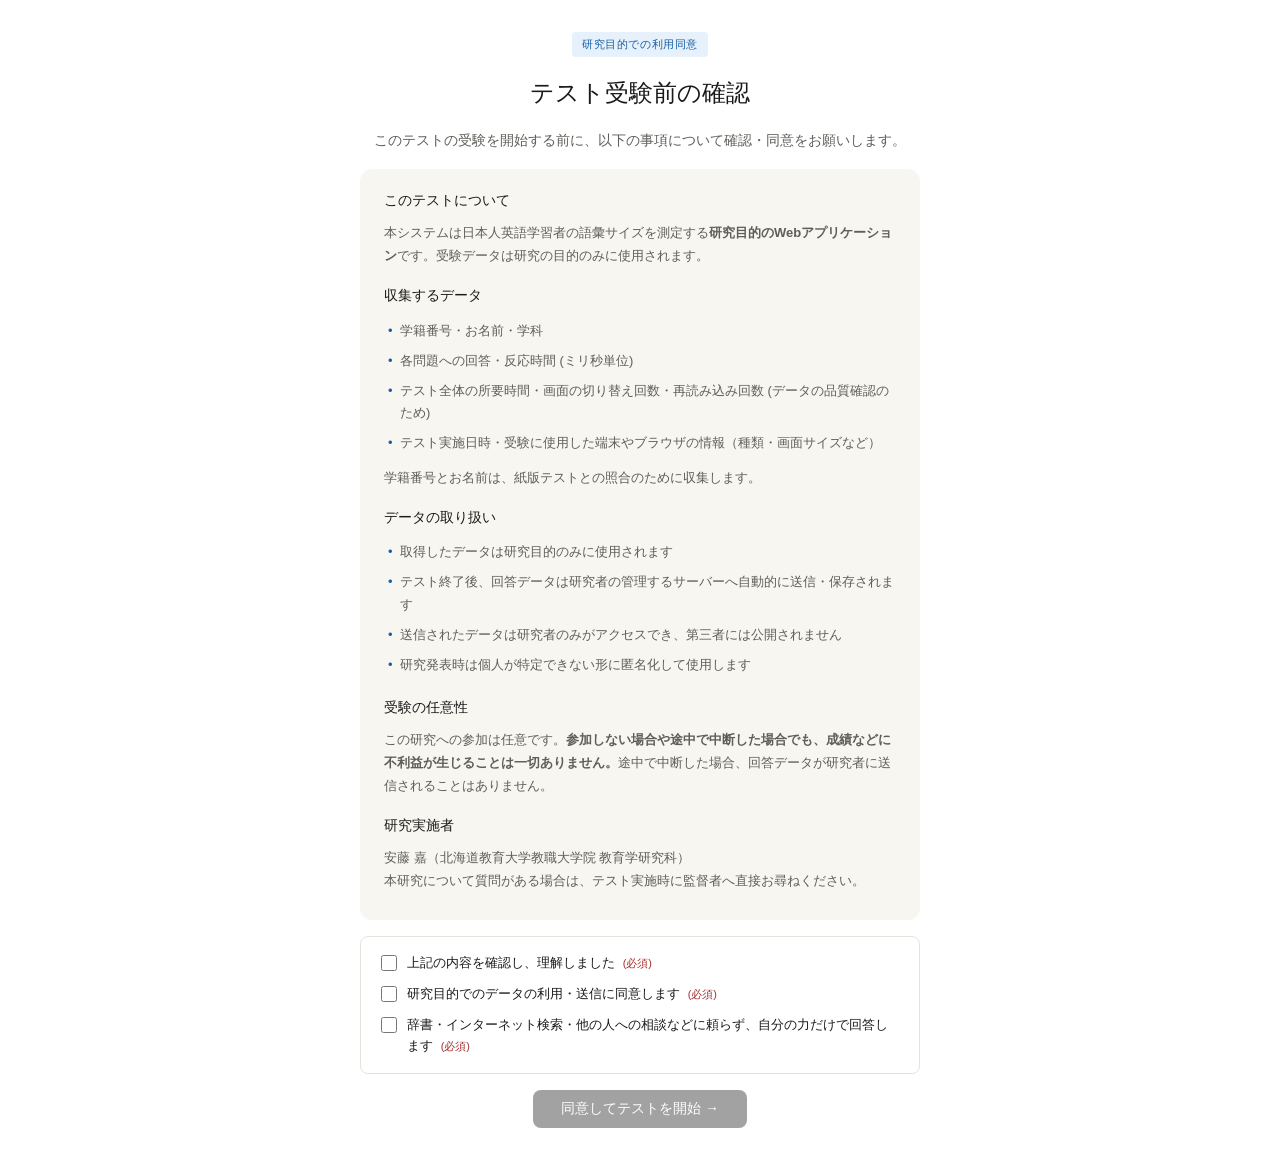
==== commit 3cae9f8a: "Update index.html" ====
--- a/index.html
+++ b/index.html
@@ -38,7 +38,7 @@
     <h3 class="inst-section-title">受験の任意性</h3>
     <p class="inst-text">この研究への参加は任意です。<b>参加しない場合や途中で中断した場合でも、成績などに不利益が生じることは一切ありません。</b>途中で中断した場合、回答データが研究者に送信されることはありません。</p>
     <h3 class="inst-section-title">研究実施者</h3>
-    <p class="inst-text">安藤 嘉（北海道教育大学大学院 教職大学院）<br>本研究について質問がある場合は、テスト実施時に監督者へ直接お尋ねください。</p>
+    <p class="inst-text">安藤 嘉（北海道教育大学教職大学院 教育学研究科）<br>本研究について質問がある場合は、テスト実施時に監督者へ直接お尋ねください。</p>
   </div>
   
   <div class="consent-checks">
@@ -99,12 +99,12 @@
     <h3 class="inst-section-title">テスト内容</h3>
     <p class="inst-text">日本語の意味が画面に表示されます。<b>その意味に対応する英単語を、表示される4つの選択肢から選んでください</b>。</p>
     <h3 class="inst-section-title">出題範囲</h3>
-    <p class="inst-text">やさしい単語から難しい単語まで、<b>8つのレベル × 各20問 = 計160問</b>を、レベル1から順に出題します。</p>
+    <p class="inst-text"><b>8つのレベル × 各20問 = 計160問</b>を、レベル1から順に出題します。</p>
     <h3 class="inst-section-title">制限時間</h3>
-    <p class="inst-text"><b>各レベルの解答時間は3分30秒です。</b>残り時間は画面の右上に表示されます。時間が来ると、そのレベルの残りの問題は「未回答（得点になりません）」となり、自動的に次のレベルへ進みます。レベル内の20問すべてに答えた場合は、残り時間を待たずに次のレベルへ進みます。<b>一度進むと、前のレベルには戻れません。</b></p>
+    <p class="inst-text"><b>各レベルの解答時間は3分30秒です。</b>残り時間は画面の右上に表示されます。時間が来ると、そのレベルの残りの問題は「未回答（得点になりません）」となり、自動的に次のレベルへ進みます。レベル内の20問すべてに答えた場合でも、全体の受験時間の調整のため、残り時間を待ってから次のレベルへ進みます。<b>一度進むと、前の回答やレベルには戻れません。</b></p>
     <h3 class="inst-section-title">大切なポイント</h3>
     <ul class="inst-list">
-      <li>各問題の前に、画面の中央に「＋」が1秒表示されます。そこを見て、次に出る単語を待ってください</li>
+      <li>各問題の前に、画面の中央に「＋」が1秒表示されます。そこを見ながら、次に出る単語を待ってください</li>
       <li>分からない単語があっても、<b>4つの中から最も近いと思うものを選んでください</b></li>
       <li><b>一度答えを選ぶと、前の問題に戻って答え直すことはできません。</b>よく確かめてから選んでください</li>
       <li>解答の速さは採点には影響しませんが、時間内に20問すべて答えられるよう、1問に時間をかけすぎないでください（目安：1問あたり約10秒）</li>
@@ -113,7 +113,11 @@
     <h3 class="inst-section-title">所要時間</h3>
     <p class="inst-text">全体で約30分です（3分30秒 × 8レベル）。途中で休憩はできません。</p>
   </div>
-  <button class="btn" onclick="startVst()">準備ができたら開始 →</button>
+  <label class="consent-row required" style="max-width:560px; margin-top:4px">
+    <input type="checkbox" id="vst-understand" onchange="checkVstStart()">
+    <span>上記の注意事項を読み、理解しました</span>
+  </label>
+  <button class="btn" id="vst-start-btn" onclick="startVst()" disabled>監督者の指示で開始 →</button>
 </section>
 
 <section id="s-vst" class="screen">
--- a/src/css/main.css
+++ b/src/css/main.css
@@ -1228,3 +1228,47 @@
   color: var(--color-danger);
   border: 0.5px solid var(--color-danger);
 }
+/* レベル間の待機画面 */
+.vst-question-area {
+  display: flex;
+  flex-direction: column;
+  align-items: center;
+  gap: 16px;
+  width: 100%;
+}
+
+.vst-wait {
+  display: flex;
+  flex-direction: column;
+  align-items: center;
+  gap: 14px;
+  width: 100%;
+  max-width: 480px;
+  background: var(--color-bg-secondary);
+  border-radius: var(--radius-lg);
+  padding: 2.5rem 1.5rem;
+  text-align: center;
+}
+
+.vst-wait-icon {
+  font-size: 40px;
+  line-height: 1;
+}
+
+.vst-wait-title {
+  font-size: 18px;
+  font-weight: 600;
+  color: var(--color-text);
+}
+
+.vst-wait-msg {
+  font-size: 15px;
+  color: var(--color-text-secondary);
+  font-variant-numeric: tabular-nums;
+  line-height: 1.6;
+}
+
+.vst-wait-msg.ready {
+  color: var(--color-success);
+  font-weight: 600;
+}
